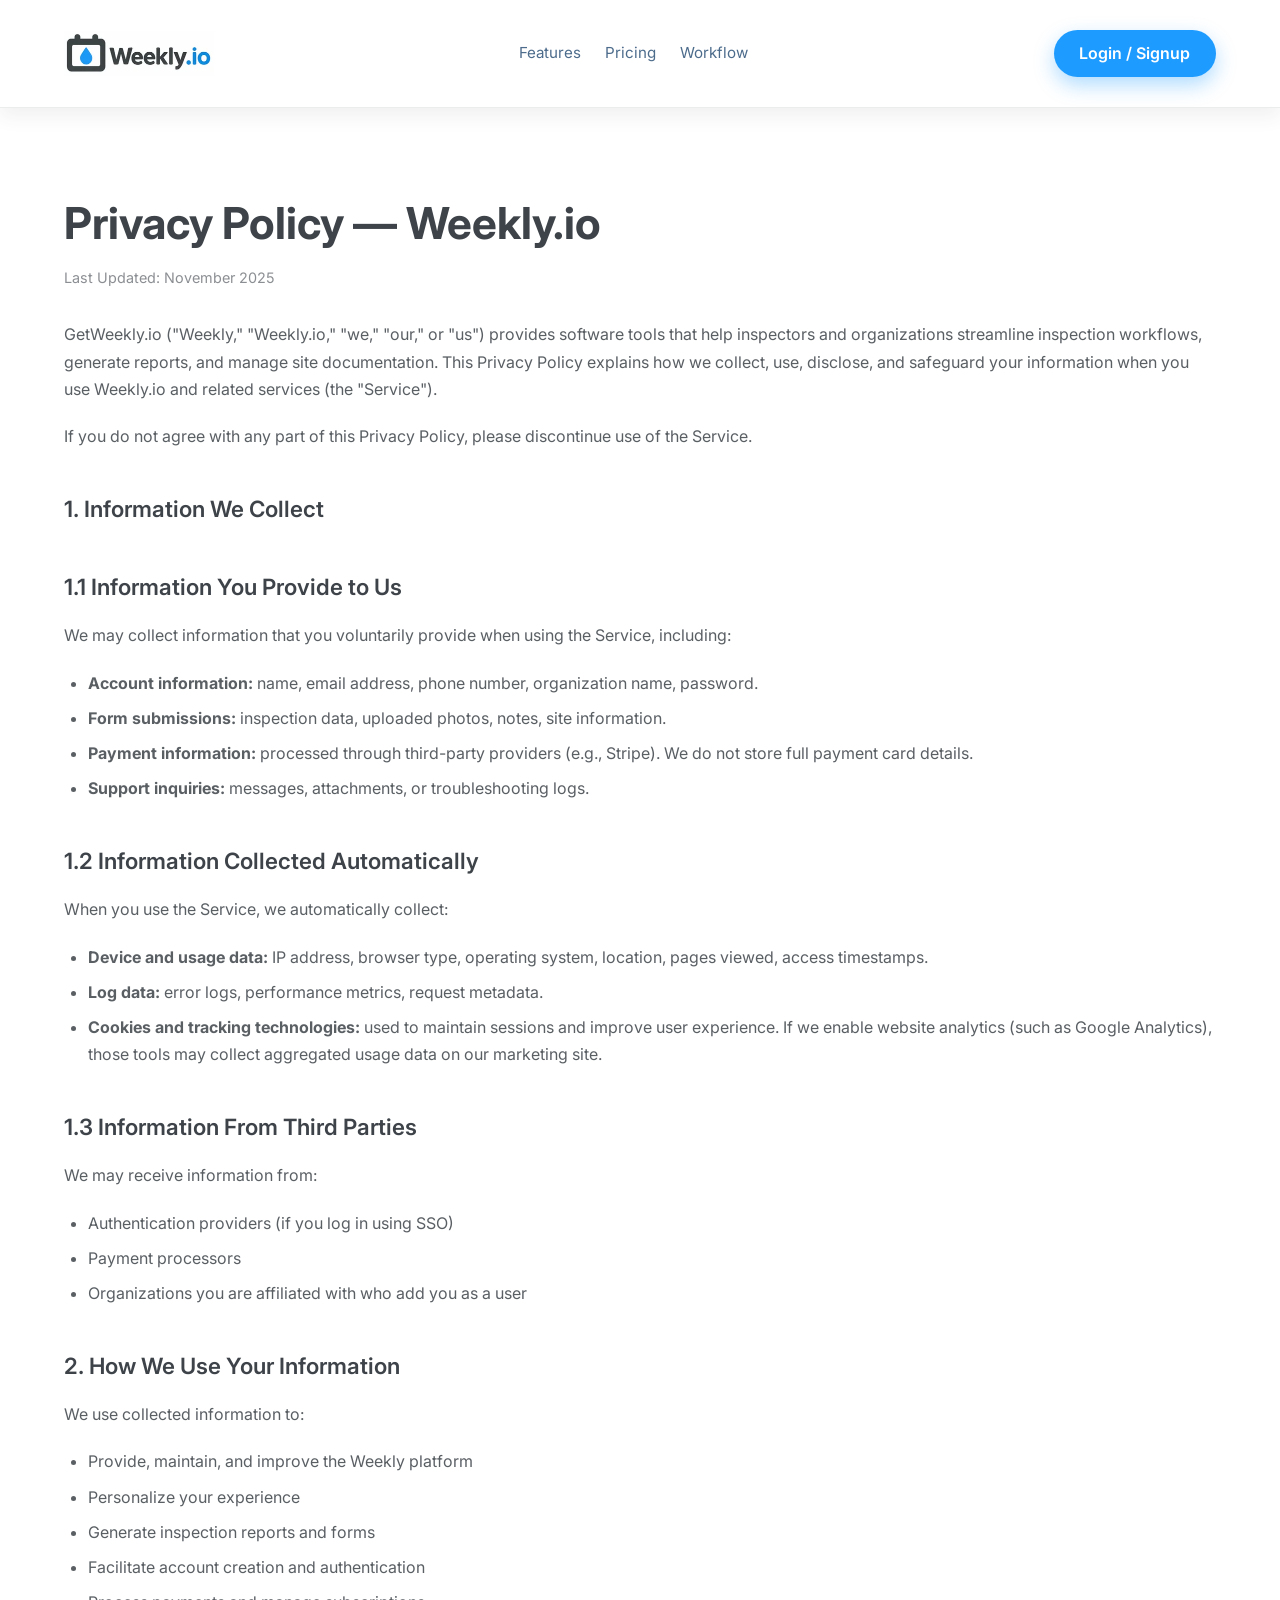
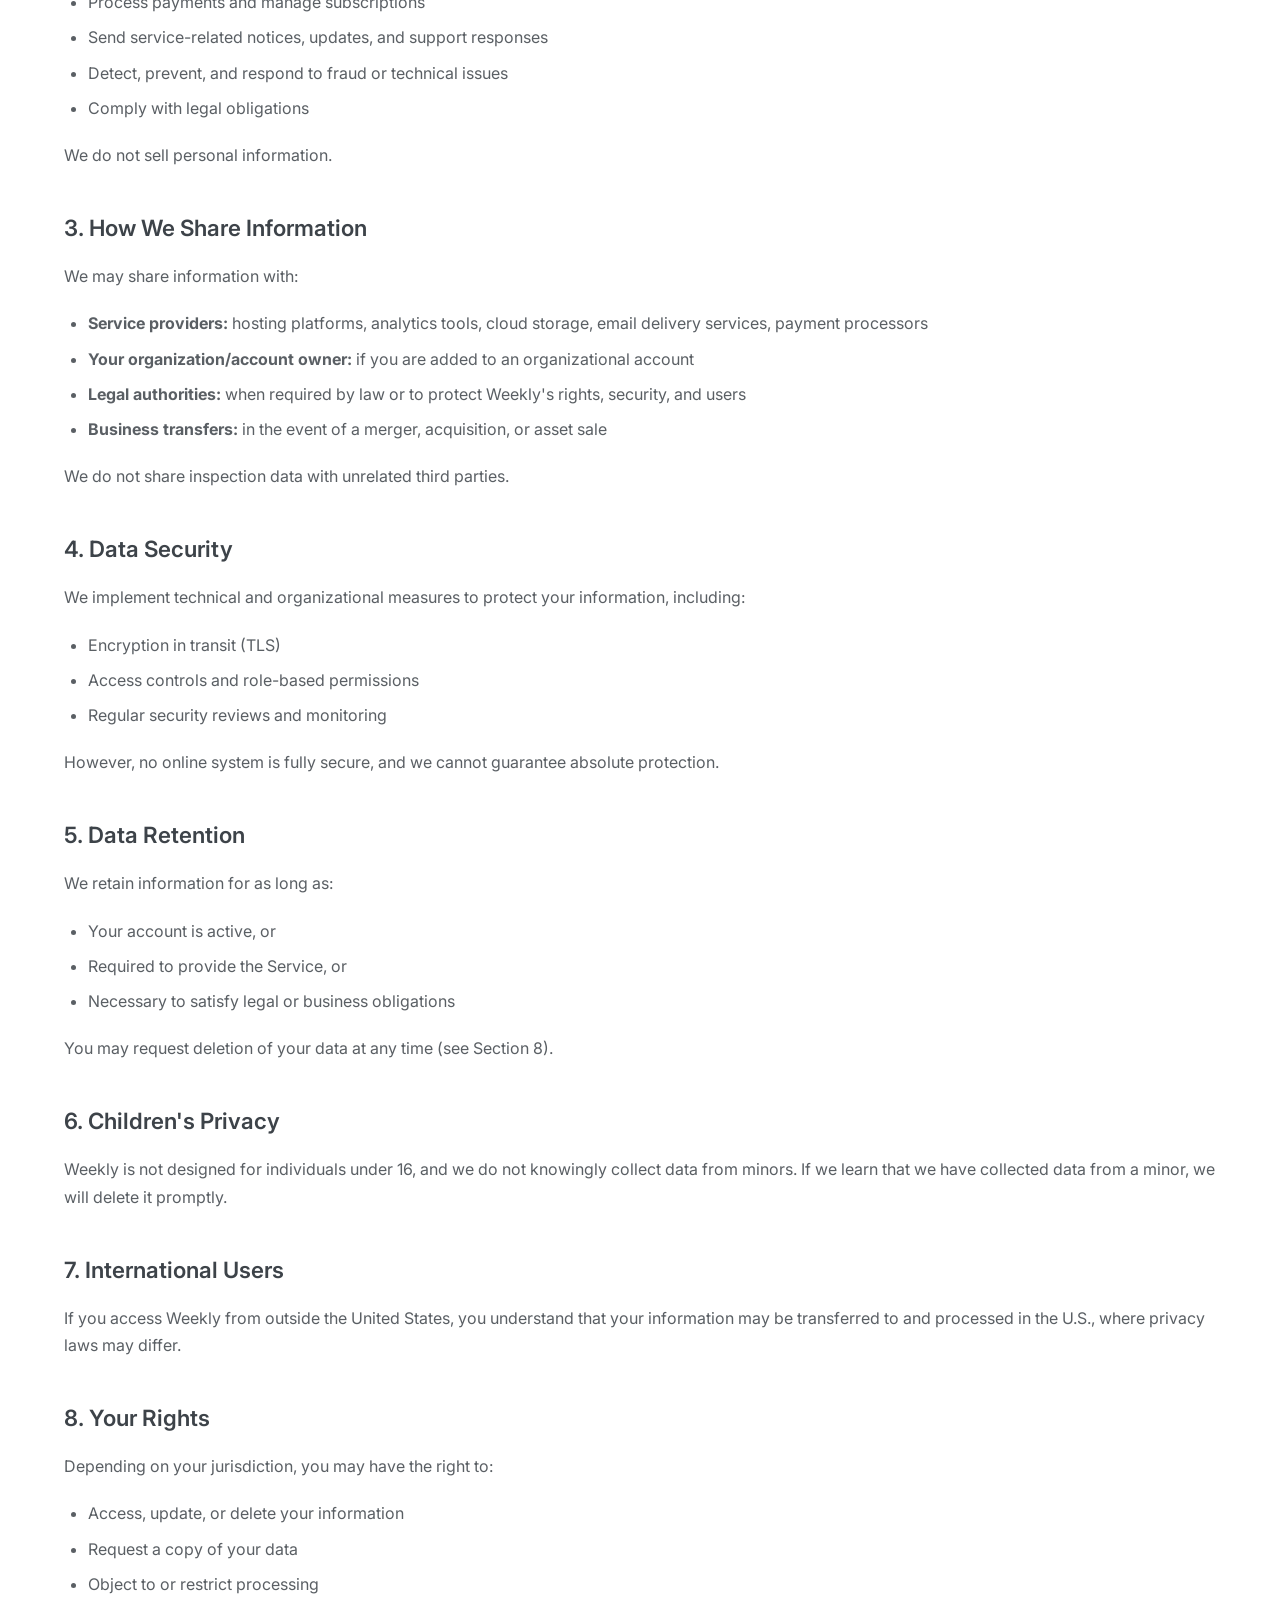
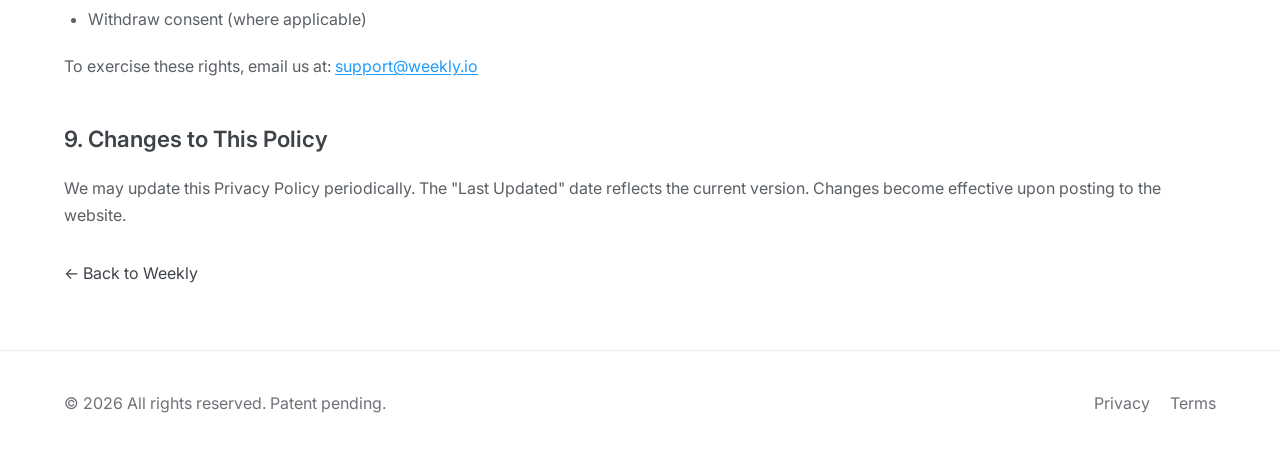
==== privacy.html @ 57adad37 "SEO enhancements" ====
<!DOCTYPE html>
<html lang="en">
<head>
  <meta charset="UTF-8" />
  <meta name="viewport" content="width=device-width, initial-scale=1.0" />
  <title>Privacy Policy | Weekly — Stormwater Inspection App</title>
  <meta name="description" content="Privacy Policy for Weekly (GetWeekly.io), the stormwater inspection app with photo-first workflows and automated PDF reports." />
  <meta name="robots" content="index, follow" />
  <link rel="canonical" href="https://getweekly.io/privacy.html" />
  <link rel="icon" href="/favicon.ico" sizes="any" />
  <link rel="icon" type="image/png" sizes="32x32" href="/favicon-32x32.png" />
  <link rel="apple-touch-icon" href="/apple-touch-icon.png" />
  <meta name="theme-color" content="#1E9BFF" />
  <link rel="preconnect" href="https://fonts.googleapis.com">
  <link rel="preconnect" href="https://fonts.gstatic.com" crossorigin>
  <link href="https://fonts.googleapis.com/css2?family=Inter:wght@400;500;600;700&display=swap" rel="stylesheet">
  <link rel="stylesheet" href="styles.css" />
</head>
<body>
  <header class="site-header">
    <div class="container">
      <div class="brand">
        <a href="/">
          <picture>
            <source srcset="images/weekly-logo.webp" type="image/webp" />
            <img class="logo-img" src="images/weekly-logo.png" alt="Weekly stormwater inspection app logo" width="300" height="89" />
          </picture>
        </a>
      </div>
      <nav class="nav-links">
        <a href="/#features">Features</a>
        <a href="/#pricing">Pricing</a>
        <a href="/#workflow">Workflow</a>
      </nav>
      <a class="cta" href="https://app.getweekly.io">Login / Signup</a>
    </div>
  </header>

  <main class="legal-page">
    <div class="container">
      <h1>Privacy Policy — Weekly.io</h1>
      <p class="legal-updated">Last Updated: November 2025</p>
      <div class="legal-content">
        <p>
          GetWeekly.io ("Weekly," "Weekly.io," "we," "our," or "us") provides software tools that help inspectors and organizations streamline
          inspection workflows, generate reports, and manage site documentation. This Privacy Policy
          explains how we collect, use, disclose, and safeguard your information when you use
          Weekly.io and related services (the "Service").
        </p>
        <p>
          If you do not agree with any part of this Privacy Policy, please discontinue use of the
          Service.
        </p>

        <h2>1. Information We Collect</h2>
        <h3>1.1 Information You Provide to Us</h3>
        <p>We may collect information that you voluntarily provide when using the Service, including:</p>
        <ul>
          <li>
            <strong>Account information:</strong> name, email address, phone number, organization name,
            password.
          </li>
          <li>
            <strong>Form submissions:</strong> inspection data, uploaded photos, notes, site information.
          </li>
          <li>
            <strong>Payment information:</strong> processed through third-party providers (e.g., Stripe).
            We do not store full payment card details.
          </li>
          <li>
            <strong>Support inquiries:</strong> messages, attachments, or troubleshooting logs.
          </li>
        </ul>

        <h3>1.2 Information Collected Automatically</h3>
        <p>When you use the Service, we automatically collect:</p>
        <ul>
          <li>
            <strong>Device and usage data:</strong> IP address, browser type, operating system, location,
            pages viewed, access timestamps.
          </li>
          <li>
            <strong>Log data:</strong> error logs, performance metrics, request metadata.
          </li>
          <li>
            <strong>Cookies and tracking technologies:</strong> used to maintain sessions and improve user
            experience. If we enable website analytics (such as Google Analytics), those tools may collect
            aggregated usage data on our marketing site.
          </li>
        </ul>

        <h3>1.3 Information From Third Parties</h3>
        <p>We may receive information from:</p>
        <ul>
          <li>Authentication providers (if you log in using SSO)</li>
          <li>Payment processors</li>
          <li>Organizations you are affiliated with who add you as a user</li>
        </ul>

        <h2>2. How We Use Your Information</h2>
        <p>We use collected information to:</p>
        <ul>
          <li>Provide, maintain, and improve the Weekly platform</li>
          <li>Personalize your experience</li>
          <li>Generate inspection reports and forms</li>
          <li>Facilitate account creation and authentication</li>
          <li>Process payments and manage subscriptions</li>
          <li>Send service-related notices, updates, and support responses</li>
          <li>Detect, prevent, and respond to fraud or technical issues</li>
          <li>Comply with legal obligations</li>
        </ul>
        <p>We do not sell personal information.</p>

        <h2>3. How We Share Information</h2>
        <p>We may share information with:</p>
        <ul>
          <li>
            <strong>Service providers:</strong> hosting platforms, analytics tools, cloud storage, email
            delivery services, payment processors
          </li>
          <li>
            <strong>Your organization/account owner:</strong> if you are added to an organizational
            account
          </li>
          <li>
            <strong>Legal authorities:</strong> when required by law or to protect Weekly's rights,
            security, and users
          </li>
          <li>
            <strong>Business transfers:</strong> in the event of a merger, acquisition, or asset sale
          </li>
        </ul>
        <p>We do not share inspection data with unrelated third parties.</p>

        <h2>4. Data Security</h2>
        <p>
          We implement technical and organizational measures to protect your information, including:
        </p>
        <ul>
          <li>Encryption in transit (TLS)</li>
          <li>Access controls and role-based permissions</li>
          <li>Regular security reviews and monitoring</li>
        </ul>
        <p>
          However, no online system is fully secure, and we cannot guarantee absolute protection.
        </p>

        <h2>5. Data Retention</h2>
        <p>We retain information for as long as:</p>
        <ul>
          <li>Your account is active, or</li>
          <li>Required to provide the Service, or</li>
          <li>Necessary to satisfy legal or business obligations</li>
        </ul>
        <p>You may request deletion of your data at any time (see Section 8).</p>

        <h2>6. Children's Privacy</h2>
        <p>
          Weekly is not designed for individuals under 16, and we do not knowingly collect data from
          minors. If we learn that we have collected data from a minor, we will delete it promptly.
        </p>

        <h2>7. International Users</h2>
        <p>
          If you access Weekly from outside the United States, you understand that your information may
          be transferred to and processed in the U.S., where privacy laws may differ.
        </p>

        <h2>8. Your Rights</h2>
        <p>Depending on your jurisdiction, you may have the right to:</p>
        <ul>
          <li>Access, update, or delete your information</li>
          <li>Request a copy of your data</li>
          <li>Object to or restrict processing</li>
          <li>Withdraw consent (where applicable)</li>
        </ul>
        <p>
          To exercise these rights, email us at: <a href="mailto:support@weekly.io">support@weekly.io</a>
        </p>

        <h2>9. Changes to This Policy</h2>
        <p>
          We may update this Privacy Policy periodically. The "Last Updated" date reflects
          the current version. Changes become effective upon posting to the website.
        </p>
      </div>
      <p style="margin-top: 2rem;"><a href="/">← Back to Weekly</a></p>
    </div>
  </main>

  <footer class="site-footer">
    <div class="container">
      <p>© <span id="year"></span> All rights reserved. Patent pending.</p>
      <div class="footer-links">
        <a href="privacy.html">Privacy</a>
        <a href="terms.html">Terms</a>
      </div>
    </div>
  </footer>
  <script>document.getElementById('year').textContent = new Date().getFullYear();</script>
</body>
</html>
---- styles.css ----
:root {
  --storm-gray: #3D4349;
  --droplet-blue: #1E9BFF;
  --light-gray: #F5F7F9;
  --mist-white: #FFFFFF;
  --slate-blue: #4D6C8C;
  --success-green: #2FBF71;
  --warning-amber: #FFC845;
  --fail-red: #E94B3C;
}

* {
  box-sizing: border-box;
  margin: 0;
  padding: 0;
}

html {
  scroll-behavior: smooth;
}

body {
  font-family: 'Inter', system-ui, -apple-system, BlinkMacSystemFont, 'Segoe UI', sans-serif;
  background: var(--mist-white);
  color: var(--storm-gray);
  line-height: 1.6;
  -webkit-font-smoothing: antialiased;
}

a {
  color: inherit;
  text-decoration: none;
}

img {
  max-width: 100%;
  border-radius: 16px;
  display: block;
}

.container {
  width: min(1200px, 90vw);
  margin: 0 auto;
}

.site-header {
  position: sticky;
  top: 0;
  z-index: 10;
  background: rgba(255, 255, 255, 0.95);
  border-bottom: 1px solid rgba(61, 67, 73, 0.1);
  box-shadow: 0 8px 18px rgba(61, 67, 73, 0.08);
  backdrop-filter: blur(12px);
}

.site-header .container {
  display: flex;
  align-items: center;
  justify-content: space-between;
  padding: 1rem 0;
}

.brand {
  display: flex;
  align-items: center;
  gap: 0.75rem;
  font-weight: 600;
  letter-spacing: 0.04em;
  text-transform: uppercase;
  color: var(--storm-gray);
}

.logo-img {
  width: 150px;
  height: 75px;
  border-radius: 8px;
  object-fit: contain;
}

.nav-links {
  display: flex;
  gap: 1.5rem;
  font-size: 0.95rem;
  color: var(--slate-blue);
}

.nav-links a:hover {
  color: var(--storm-gray);
}

.cta {
  padding: 0.65rem 1.6rem;
  border-radius: 999px;
  background: var(--droplet-blue);
  color: var(--mist-white);
  font-weight: 600;
  box-shadow: 0 8px 20px rgba(30, 155, 255, 0.35);
}

.cta:hover {
  filter: brightness(0.95);
}

.hero {
  padding: 6rem 0 4rem;
  background: linear-gradient(135deg, rgba(30, 155, 255, 0.08), transparent 50%),
              linear-gradient(180deg, var(--mist-white), var(--light-gray));
}

.hero .container {
  display: grid;
  grid-template-columns: repeat(auto-fit, minmax(320px, 1fr));
  gap: 3rem;
  align-items: center;
}

.eyebrow {
  text-transform: uppercase;
  letter-spacing: 0.2em;
  font-size: 0.78rem;
  color: var(--slate-blue);
  margin-bottom: 0.75rem;
}

.hero h1 {
  font-size: clamp(2.5rem, 5vw, 3.8rem);
  line-height: 1.15;
  margin-bottom: 1rem;
}

.subtitle {
  color: rgba(61, 67, 73, 0.75);
  margin-bottom: 1.75rem;
  max-width: 540px;
}

.hero-actions {
  display: flex;
  gap: 1rem;
  flex-wrap: wrap;
  margin-bottom: 2rem;
}

.hero-actions .primary,
.hero-actions .secondary,
.cta-banner .primary,
.cta-banner .secondary {
  padding: 0.95rem 1.9rem;
  border-radius: 999px;
  font-weight: 600;
  border: 1px solid transparent;
}

.primary {
  background: var(--droplet-blue);
  color: var(--mist-white);
  box-shadow: 0 15px 35px rgba(30, 155, 255, 0.3);
}

.primary:hover {
  filter: brightness(0.95);
}

.secondary {
  background: rgba(77, 108, 140, 0.08);
  color: var(--storm-gray);
  border-color: rgba(77, 108, 140, 0.25);
}

.secondary:hover {
  border-color: rgba(77, 108, 140, 0.45);
}

.stats {
  display: grid;
  grid-template-columns: repeat(auto-fit, minmax(160px, 1fr));
  gap: 1.5rem;
}

.stats strong {
  font-size: 1.9rem;
  display: block;
  color: var(--droplet-blue);
}

.stats span {
  color: var(--slate-blue);
  font-size: 0.9rem;
}

.hero-card {
  position: relative;
  background: var(--mist-white);
  border-radius: 24px;
  padding: 1.25rem;
  border: 1px solid rgba(61, 67, 73, 0.08);
  box-shadow: 0 30px 70px rgba(77, 108, 140, 0.18);
}

.hero-card img {
  border-radius: 20px;
  box-shadow: 0 8px 24px rgba(61, 67, 73, 0.2);
}

.video-thumbnail-wrapper {
  position: relative;
  display: block;
  width: 100%;
  cursor: pointer;
}

.video-thumbnail {
  transition: transform 0.3s, box-shadow 0.3s;
  width: 100%;
  display: block;
  pointer-events: none;
}

.video-thumbnail-wrapper:hover .video-thumbnail {
  transform: scale(1.02);
  box-shadow: 0 12px 32px rgba(61, 67, 73, 0.3);
}

.play-button-overlay {
  position: absolute;
  top: 50%;
  left: 50%;
  transform: translate(-50%, -50%);
  pointer-events: none;
  transition: transform 0.3s, opacity 0.3s;
  z-index: 10;
}

.video-thumbnail-wrapper:hover .play-button-overlay {
  transform: translate(-50%, -50%) scale(1.1);
}

.play-icon {
  width: 80px;
  height: 80px;
  filter: drop-shadow(0 4px 12px rgba(0, 0, 0, 0.3));
  transition: transform 0.3s;
}

.video-thumbnail-wrapper:hover .play-icon {
  transform: scale(1.05);
}

.card-overlay {
  position: absolute;
  bottom: 1.5rem;
  left: 1.5rem;
  right: 1.5rem;
  background: rgba(245, 247, 249, 0.95);
  border: 1px solid rgba(61, 67, 73, 0.08);
  border-radius: 18px;
  padding: 1rem 1.25rem;
  color: var(--storm-gray);
}

.card-overlay ul {
  list-style: none;
  color: rgba(61, 67, 73, 0.75);
  font-size: 0.9rem;
}

.features {
  padding: 5rem 0;
  background: var(--light-gray);
}

.features h2,
.insights h2,
.workflow h2,
.cta-banner h2 {
  font-size: clamp(2rem, 4vw, 3rem);
  margin-bottom: 2rem;
}

.feature-grid {
  display: grid;
  grid-template-columns: repeat(auto-fit, minmax(240px, 1fr));
  gap: 2rem;
}

.feature-grid article {
  background: var(--mist-white);
  padding: 1.5rem;
  border-radius: 20px;
  border: 1px solid rgba(61, 67, 73, 0.08);
  display: flex;
  flex-direction: column;
  gap: 1rem;
  box-shadow: 0 18px 30px rgba(77, 108, 140, 0.08);
}

.feature-grid p {
  color: rgba(61, 67, 73, 0.75);
}

.feature-grid article img {
  width: 328px;
  height: 425px;
  object-fit: cover;
}

.feature-grid article img.pdf-report-img {
  object-position: left center;
  box-shadow: 0 4px 12px rgba(61, 67, 73, 0.15);
}

.pricing {
  padding: 5rem 0;
  background: var(--mist-white);
}

.pricing h2 {
  font-size: clamp(2rem, 4vw, 3rem);
  margin-bottom: 2rem;
  text-align: center;
}

.pricing-toggle-container {
  display: flex;
  justify-content: center;
  margin-bottom: 3rem;
}

.pricing-toggle {
  display: flex;
  background: rgba(77, 108, 140, 0.08);
  border: 1px solid rgba(77, 108, 140, 0.25);
  border-radius: 999px;
  padding: 0.25rem;
  gap: 0;
  cursor: pointer;
  position: relative;
}

.toggle-option {
  padding: 0.65rem 1.5rem;
  border-radius: 999px;
  font-weight: 600;
  font-size: 0.95rem;
  color: var(--storm-gray);
  transition: all 0.2s;
  user-select: none;
}

.toggle-option.active {
  background: var(--droplet-blue);
  color: var(--mist-white);
  box-shadow: 0 2px 8px rgba(30, 155, 255, 0.3);
}

.pricing-grid {
  display: grid;
  grid-template-columns: repeat(auto-fit, minmax(300px, 1fr));
  gap: 2rem;
  max-width: 900px;
  margin: 0 auto;
}

.pricing-card {
  background: var(--mist-white);
  border: 2px solid rgba(61, 67, 73, 0.1);
  border-radius: 24px;
  padding: 2rem;
  position: relative;
  display: flex;
  flex-direction: column;
  box-shadow: 0 18px 30px rgba(77, 108, 140, 0.08);
  transition: transform 0.2s, box-shadow 0.2s;
}

.pricing-card:hover {
  transform: translateY(-4px);
  box-shadow: 0 25px 40px rgba(77, 108, 140, 0.12);
}

.pricing-card.featured {
  border-color: var(--droplet-blue);
  box-shadow: 0 25px 50px rgba(30, 155, 255, 0.15);
}

.pricing-card.featured:hover {
  box-shadow: 0 30px 60px rgba(30, 155, 255, 0.2);
}

.badge {
  position: absolute;
  top: -12px;
  left: 50%;
  transform: translateX(-50%);
  background: var(--droplet-blue);
  color: var(--mist-white);
  padding: 0.4rem 1rem;
  border-radius: 999px;
  font-size: 0.75rem;
  font-weight: 600;
  text-transform: uppercase;
  letter-spacing: 0.05em;
}

.pricing-card h3 {
  font-size: 1.75rem;
  margin-bottom: 1.5rem;
  text-align: center;
  color: var(--storm-gray);
}

.pricing-amount {
  text-align: center;
  margin-bottom: 2rem;
}

.pricing-amount .price {
  font-size: 3rem;
  font-weight: 700;
  color: var(--droplet-blue);
}

.pricing-amount .period {
  font-size: 1.1rem;
  color: rgba(61, 67, 73, 0.6);
  margin-left: 0.25rem;
}

.pricing-amount .billed {
  display: block;
  font-size: 0.85rem;
  color: rgba(61, 67, 73, 0.5);
  font-style: italic;
  margin-top: 0.25rem;
}

.pricing-amount-alt .period {
  font-size: 1.1rem;
  color: rgba(61, 67, 73, 0.6);
  margin-left: 0.25rem;
}

.pricing-amount-alt .billed {
  display: block;
  font-size: 0.85rem;
  color: rgba(61, 67, 73, 0.5);
  font-style: italic;
  margin-top: 0.25rem;
}

.pricing-features {
  list-style: none;
  padding: 0;
  margin: 0 0 2rem 0;
  flex-grow: 1;
}

.pricing-features li {
  padding: 0.75rem 0;
  color: rgba(61, 67, 73, 0.75);
  border-bottom: 1px solid rgba(61, 67, 73, 0.05);
  position: relative;
  padding-left: 1.75rem;
}

.pricing-features li:last-child {
  border-bottom: none;
}

.pricing-features li::before {
  content: '✓';
  position: absolute;
  left: 0;
  color: var(--success-green);
  font-weight: 700;
  font-size: 1.1rem;
}

.pricing-cta {
  width: 100%;
  text-align: center;
  margin-top: auto;
  padding: 1.2rem 1.9rem;
  border-radius: 12px;
  display: inline-block;
}

.workflow {
  padding: 5rem 0;
  background: var(--light-gray);
}

.steps {
  display: grid;
  grid-template-columns: repeat(auto-fit, minmax(180px, 1fr));
  gap: 2rem;
}

.steps div {
  background: var(--mist-white);
  padding: 1.5rem;
  border-radius: 16px;
  border: 1px solid rgba(61, 67, 73, 0.08);
  box-shadow: 0 15px 30px rgba(77, 108, 140, 0.08);
}

.steps span {
  display: inline-flex;
  width: 36px;
  height: 36px;
  align-items: center;
  justify-content: center;
  border-radius: 50%;
  background: rgba(30, 155, 255, 0.12);
  color: var(--droplet-blue);
  font-weight: 600;
  margin-bottom: 0.9rem;
}

.cta-banner {
  padding: 4rem 0;
}

.cta-banner .container {
  display: flex;
  flex-wrap: wrap;
  align-items: center;
  justify-content: space-between;
  gap: 1.5rem;
  background: linear-gradient(120deg, rgba(30, 155, 255, 0.1), rgba(77, 108, 140, 0.08));
  border: 1px solid rgba(77, 108, 140, 0.15);
  border-radius: 28px;
  padding: 2.5rem;
}

.cta-actions {
  display: flex;
  gap: 1rem;
  flex-wrap: wrap;
}

.site-footer {
  padding: 2.5rem 0;
  border-top: 1px solid rgba(61, 67, 73, 0.1);
  color: rgba(61, 67, 73, 0.75);
  background: var(--mist-white);
}

.site-footer .container {
  display: flex;
  flex-wrap: wrap;
  align-items: center;
  justify-content: space-between;
  gap: 1rem;
}

.footer-links {
  display: flex;
  gap: 1.25rem;
}

/* Modal Styles */
.modal {
  display: none;
  position: fixed;
  inset: 0;
  z-index: 1000;
  align-items: center;
  justify-content: center;
  padding: 1rem;
}

.modal-overlay {
  position: absolute;
  inset: 0;
  background: rgba(0, 0, 0, 0.5);
  backdrop-filter: blur(4px);
}

.modal-content {
  position: relative;
  background: var(--mist-white);
  border-radius: 20px;
  max-width: 900px;
  width: 100%;
  max-height: 90vh;
  display: flex;
  flex-direction: column;
  box-shadow: 0 30px 70px rgba(0, 0, 0, 0.3);
  z-index: 1001;
}

.modal-header {
  padding: 2rem 2rem 1rem;
  border-bottom: 1px solid rgba(61, 67, 73, 0.1);
  position: relative;
  flex-shrink: 0;
}

.modal-header h2 {
  font-size: clamp(1.5rem, 3vw, 2rem);
  margin-bottom: 0.5rem;
  color: var(--storm-gray);
  padding-right: 2.5rem;
}

.legal-updated {
  color: rgba(61, 67, 73, 0.6);
  font-size: 0.9rem;
  margin-bottom: 0;
}

.modal-close {
  position: absolute;
  top: 1.5rem;
  right: 1.5rem;
  background: none;
  border: none;
  font-size: 2rem;
  line-height: 1;
  color: rgba(61, 67, 73, 0.6);
  cursor: pointer;
  padding: 0;
  width: 2rem;
  height: 2rem;
  display: flex;
  align-items: center;
  justify-content: center;
  border-radius: 50%;
  transition: all 0.2s;
}

.modal-close:hover {
  background: rgba(61, 67, 73, 0.1);
  color: var(--storm-gray);
}

.modal-body {
  padding: 2rem;
  overflow-y: auto;
  flex: 1;
}

.modal-footer {
  padding: 1.5rem 2rem;
  border-top: 1px solid rgba(61, 67, 73, 0.1);
  display: flex;
  justify-content: flex-end;
  flex-shrink: 0;
}

.modal-close-btn {
  padding: 0.65rem 1.6rem;
  border-radius: 999px;
  background: rgba(77, 108, 140, 0.08);
  color: var(--storm-gray);
  font-weight: 600;
  border: 1px solid rgba(77, 108, 140, 0.25);
  cursor: pointer;
  transition: all 0.2s;
}

.modal-close-btn:hover {
  border-color: rgba(77, 108, 140, 0.45);
  background: rgba(77, 108, 140, 0.12);
}

.legal-content {
  color: rgba(61, 67, 73, 0.85);
  line-height: 1.7;
}

.legal-content > p {
  margin-bottom: 1.25rem;
}

.legal-content h2,
.legal-content h3 {
  font-size: 1.4rem;
  font-weight: 600;
  color: var(--storm-gray);
  margin-top: 2.5rem;
  margin-bottom: 1rem;
}

.legal-content h4 {
  font-size: 1.1rem;
  font-weight: 600;
  color: var(--storm-gray);
  margin-top: 1.5rem;
  margin-bottom: 0.75rem;
}

.legal-content ul {
  margin-left: 1.5rem;
  margin-bottom: 1.25rem;
  list-style-type: disc;
}

.legal-content li {
  margin-bottom: 0.5rem;
}

.legal-content a {
  color: var(--droplet-blue);
  text-decoration: underline;
  text-underline-offset: 2px;
}

.legal-content a:hover {
  color: var(--slate-blue);
}

.legal-subheading {
  font-weight: 600;
  color: var(--storm-gray);
  margin-top: 1rem;
  margin-bottom: 0.5rem;
}

.legal-page {
  padding: 5rem 0 4rem;
}

.legal-page h1 {
  font-size: clamp(2rem, 4vw, 2.75rem);
  margin-bottom: 0.5rem;
  color: var(--storm-gray);
}

.legal-page .legal-updated {
  margin-bottom: 2rem;
}

.faq {
  padding: 5rem 0;
  background: var(--mist-white);
}

.faq h2 {
  font-size: clamp(2rem, 4vw, 3rem);
  margin-bottom: 2rem;
}

.faq-list {
  display: grid;
  gap: 1.5rem;
  max-width: 720px;
}

.faq-list details {
  background: var(--light-gray);
  border: 1px solid rgba(61, 67, 73, 0.08);
  border-radius: 16px;
  padding: 1.25rem 1.5rem;
}

.faq-list summary {
  font-weight: 600;
  color: var(--storm-gray);
  cursor: pointer;
  list-style: none;
}

.faq-list summary::-webkit-details-marker {
  display: none;
}

.faq-list details[open] summary {
  margin-bottom: 0.75rem;
  color: var(--droplet-blue);
}

.faq-list details p {
  color: rgba(61, 67, 73, 0.75);
  line-height: 1.6;
}

/* Video Modal Styles */
.video-modal-overlay {
  background: rgba(0, 0, 0, 0.85);
  backdrop-filter: blur(8px);
}

.video-modal-content {
  max-width: 1400px;
  width: 95%;
  padding: 0;
  border-radius: 24px;
  overflow: hidden;
  box-shadow: 0 40px 100px rgba(0, 0, 0, 0.5);
  background: #000;
  border: 1px solid rgba(255, 255, 255, 0.1);
  animation: videoModalFadeIn 0.3s ease-out;
}

@keyframes videoModalFadeIn {
  from {
    opacity: 0;
    transform: scale(0.95) translateY(20px);
  }
  to {
    opacity: 1;
    transform: scale(1) translateY(0);
  }
}

.video-modal-close {
  position: absolute;
  top: 1.5rem;
  right: 1.5rem;
  z-index: 1002;
  width: 44px;
  height: 44px;
  border-radius: 50%;
  background: rgba(255, 255, 255, 0.15);
  backdrop-filter: blur(10px);
  border: 1px solid rgba(255, 255, 255, 0.2);
  color: #fff;
  cursor: pointer;
  display: flex;
  align-items: center;
  justify-content: center;
  transition: all 0.3s ease;
  padding: 0;
}

.video-modal-close:hover {
  background: rgba(255, 255, 255, 0.25);
  transform: rotate(90deg) scale(1.1);
  border-color: rgba(255, 255, 255, 0.3);
}

.video-modal-close svg {
  width: 20px;
  height: 20px;
}

.video-wrapper {
  position: relative;
  padding-bottom: 56.25%; /* 16:9 aspect ratio */
  height: 0;
  overflow: hidden;
  background: #000;
}

.vimeo-iframe {
  position: absolute;
  top: 0;
  left: 0;
  width: 100%;
  height: 100%;
  border: none;
}

@media (max-width: 720px) {
  .site-header .container {
    flex-direction: column;
    gap: 1rem;
  }

  .nav-links {
    flex-wrap: wrap;
    justify-content: center;
  }

  .hero {
    padding-top: 4rem;
  }

  .modal {
    padding: 0.5rem;
  }

  .modal-content {
    max-height: 95vh;
    border-radius: 16px;
  }

  .modal-header {
    padding: 1.5rem 1.5rem 1rem;
  }

  .modal-header h2 {
    font-size: 1.5rem;
    padding-right: 2rem;
  }

  .modal-close {
    top: 1rem;
    right: 1rem;
    width: 1.75rem;
    height: 1.75rem;
    font-size: 1.5rem;
  }

  .modal-body {
    padding: 1.5rem;
  }

  .modal-footer {
    padding: 1rem 1.5rem;
  }

  .video-modal-content {
    max-width: 100%;
    width: 100%;
    border-radius: 16px;
  }

  .video-modal-close {
    top: 1rem;
    right: 1rem;
    width: 40px;
    height: 40px;
  }

  .video-modal-close svg {
    width: 18px;
    height: 18px;
  }

  .video-wrapper {
    padding-bottom: 56.25%;
  }
}
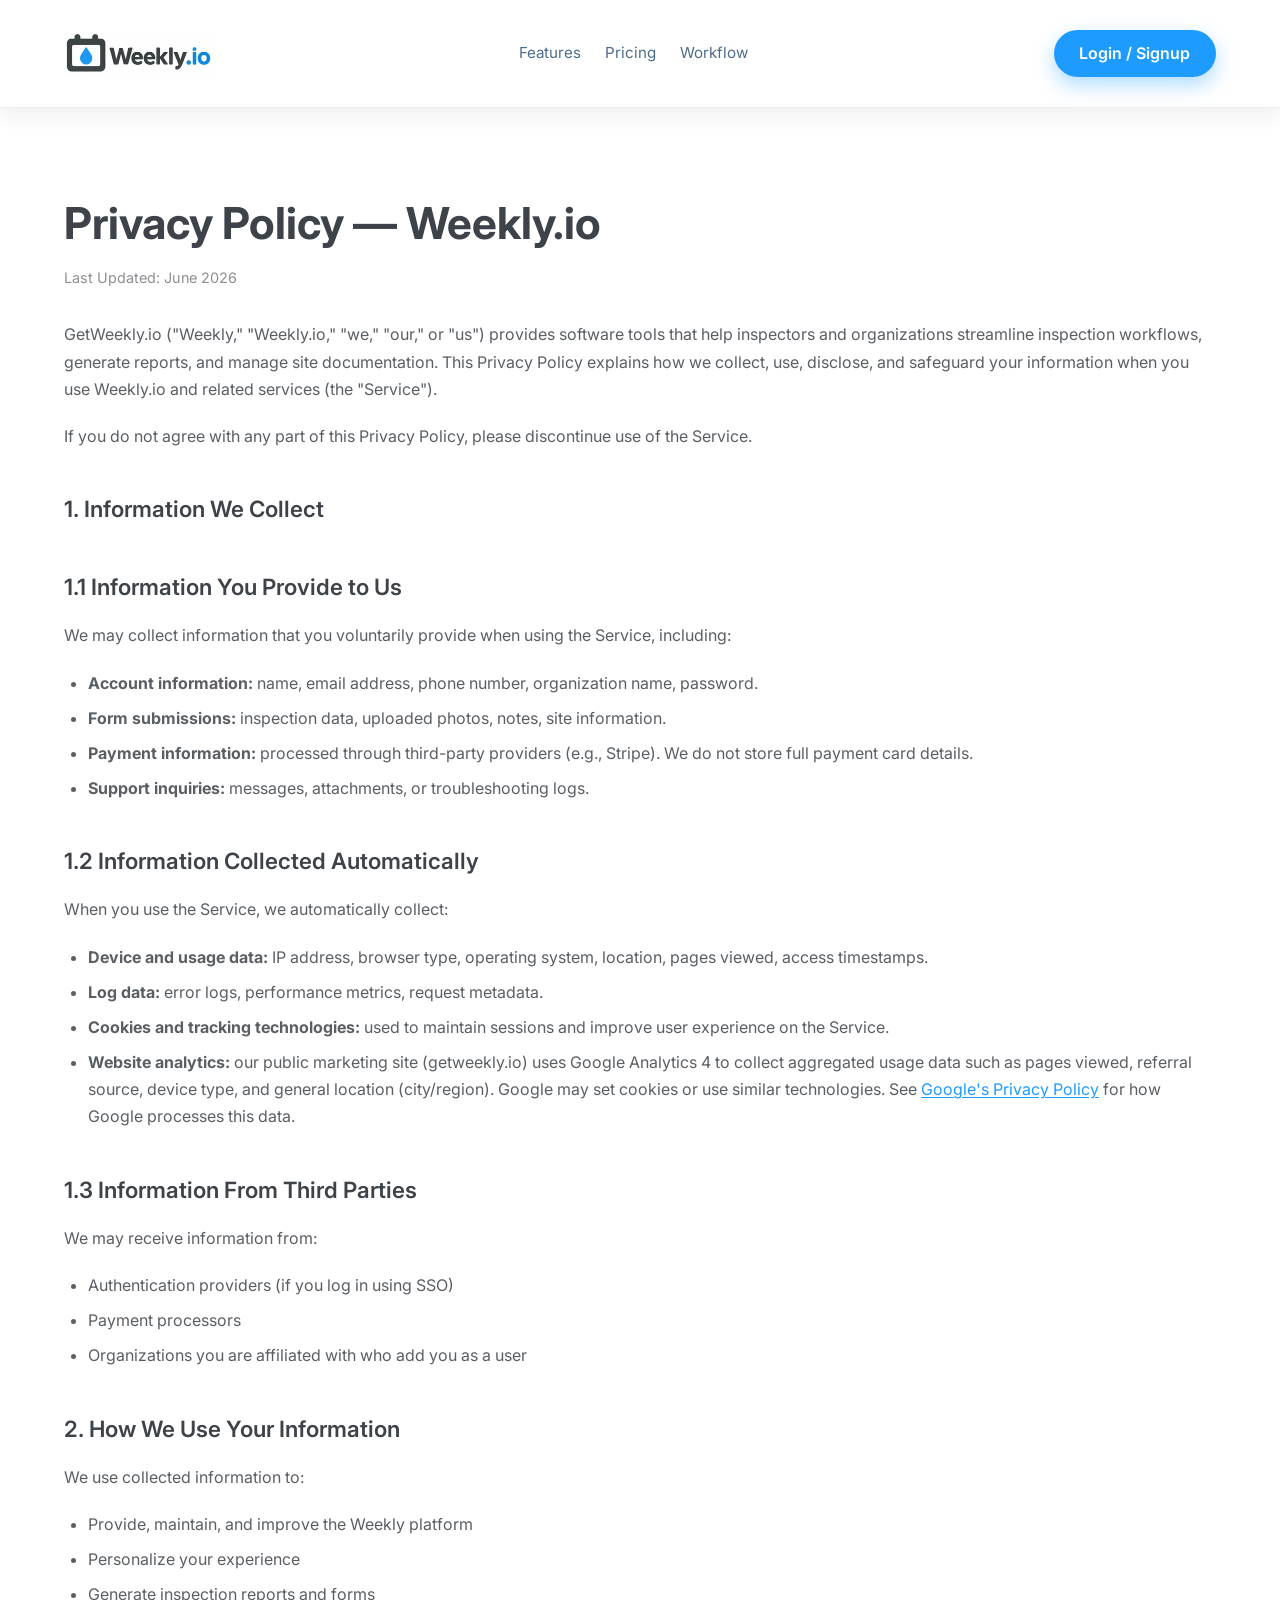
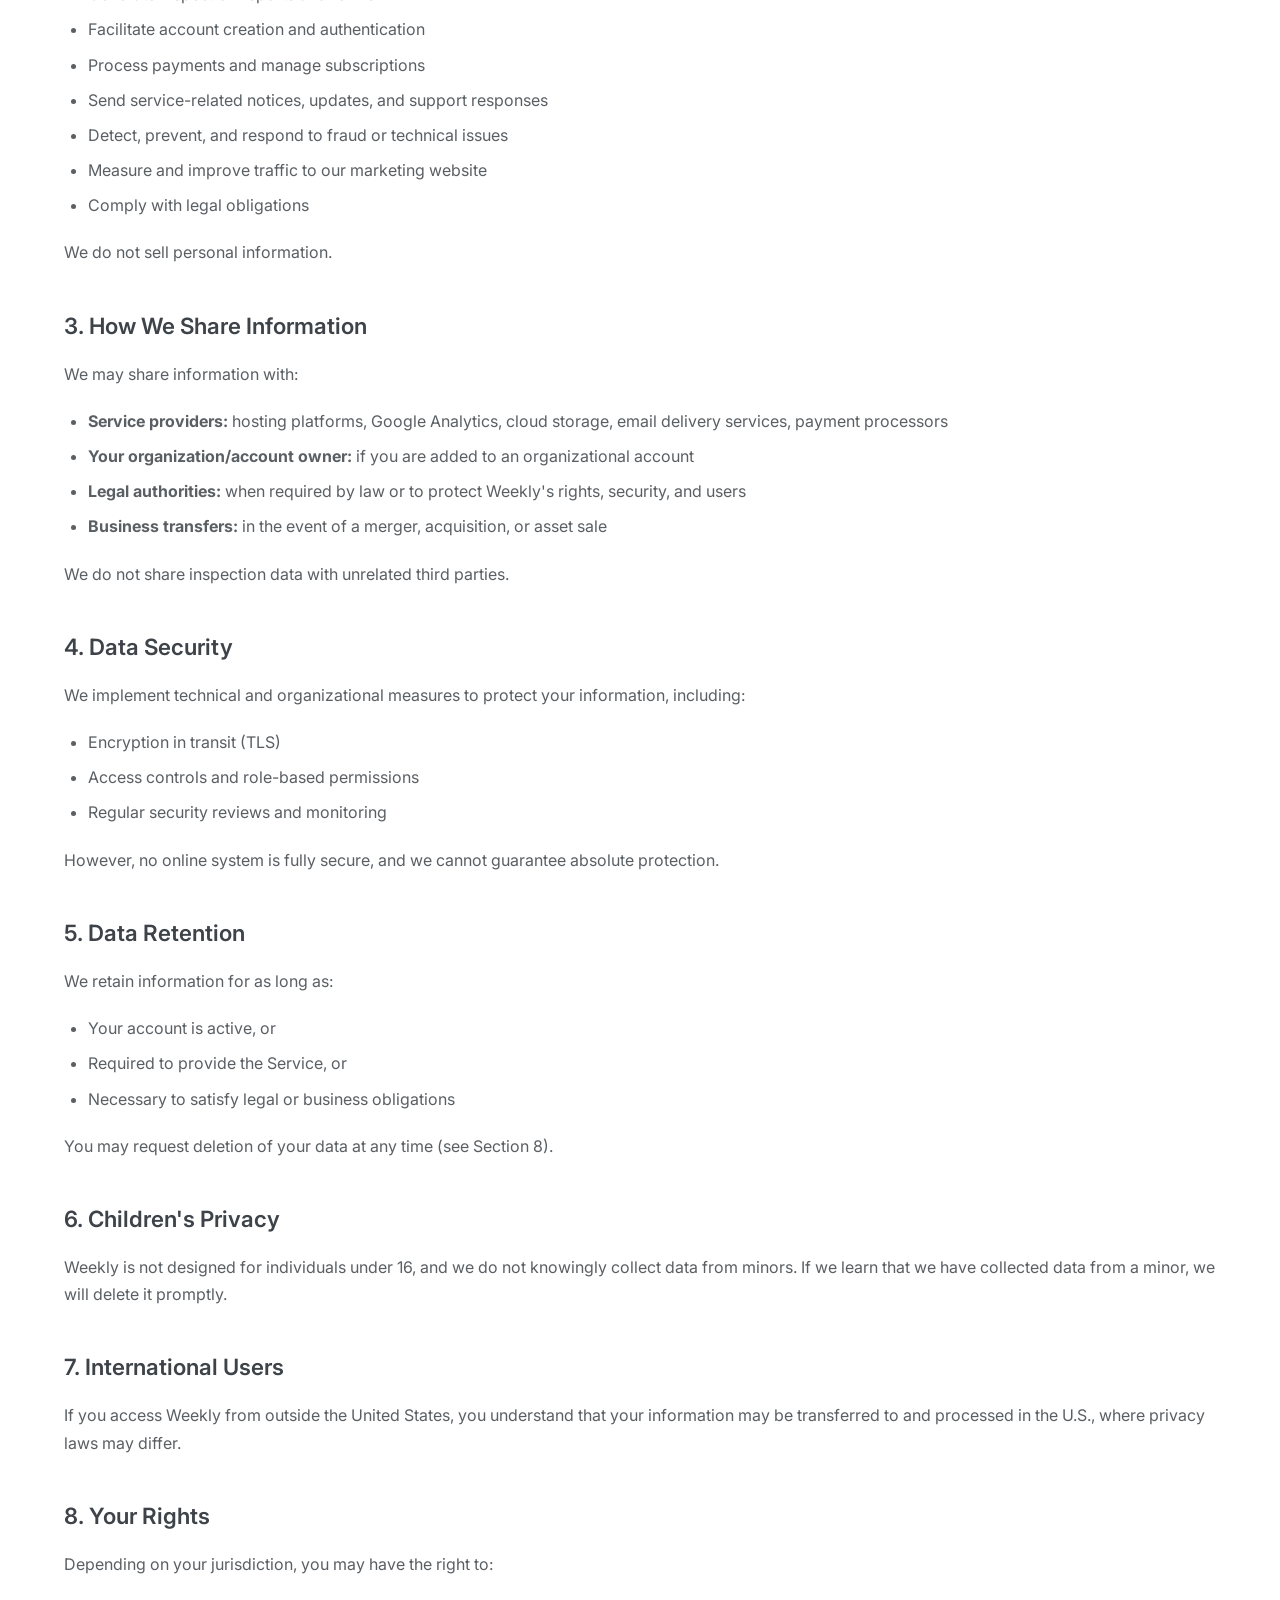
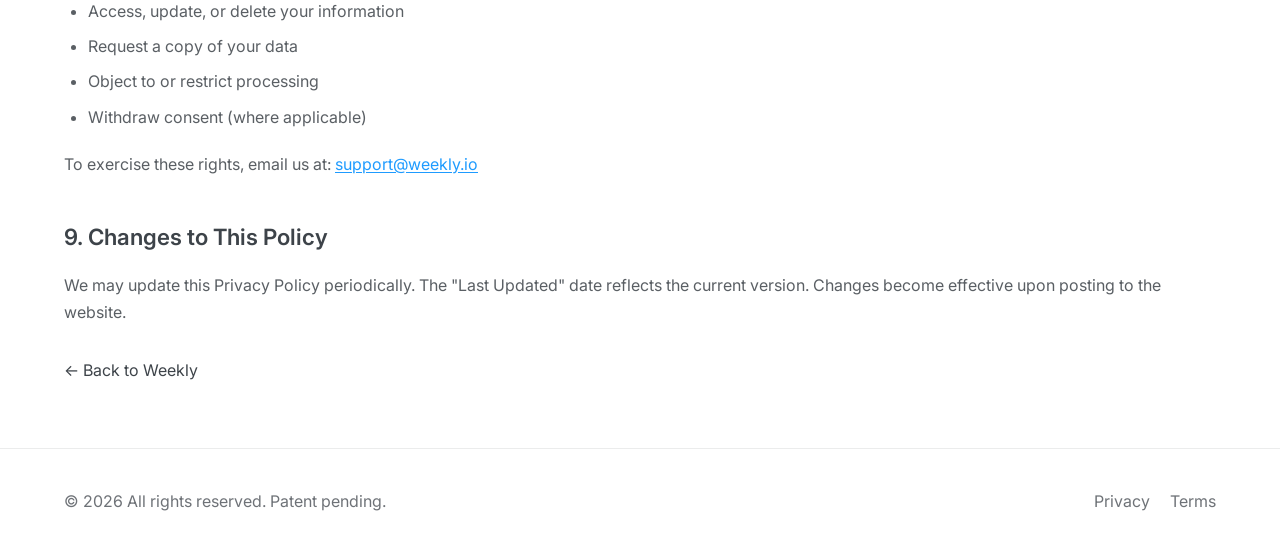
==== commit 9b5fab33: "Added GA4 Analytics" ====
--- a/privacy.html
+++ b/privacy.html
@@ -6,6 +6,9 @@
   <title>Privacy Policy | Weekly — Stormwater Inspection App</title>
   <meta name="description" content="Privacy Policy for Weekly (GetWeekly.io), the stormwater inspection app with photo-first workflows and automated PDF reports." />
   <meta name="robots" content="index, follow" />
+  <meta name="google-site-verification" content="z2JeHuPLkyBAu2ZDufxKP5RAyFPahhC2C_H0ipUdCyc" />
+  <link rel="preconnect" href="https://www.googletagmanager.com" />
+  <script src="analytics.js" defer></script>
   <link rel="canonical" href="https://getweekly.io/privacy.html" />
   <link rel="icon" href="/favicon.ico" sizes="any" />
   <link rel="icon" type="image/png" sizes="32x32" href="/favicon-32x32.png" />
@@ -39,7 +42,7 @@
   <main class="legal-page">
     <div class="container">
       <h1>Privacy Policy — Weekly.io</h1>
-      <p class="legal-updated">Last Updated: November 2025</p>
+      <p class="legal-updated">Last Updated: June 2026</p>
       <div class="legal-content">
         <p>
           GetWeekly.io ("Weekly," "Weekly.io," "we," "our," or "us") provides software tools that help inspectors and organizations streamline
@@ -84,8 +87,14 @@
           </li>
           <li>
             <strong>Cookies and tracking technologies:</strong> used to maintain sessions and improve user
-            experience. If we enable website analytics (such as Google Analytics), those tools may collect
-            aggregated usage data on our marketing site.
+            experience on the Service.
+          </li>
+          <li>
+            <strong>Website analytics:</strong> our public marketing site (getweekly.io) uses Google Analytics 4
+            to collect aggregated usage data such as pages viewed, referral source, device type, and general
+            location (city/region). Google may set cookies or use similar technologies. See
+            <a href="https://policies.google.com/privacy" rel="noopener noreferrer">Google's Privacy Policy</a>
+            for how Google processes this data.
           </li>
         </ul>
 
@@ -107,6 +116,7 @@
           <li>Process payments and manage subscriptions</li>
           <li>Send service-related notices, updates, and support responses</li>
           <li>Detect, prevent, and respond to fraud or technical issues</li>
+          <li>Measure and improve traffic to our marketing website</li>
           <li>Comply with legal obligations</li>
         </ul>
         <p>We do not sell personal information.</p>
@@ -115,7 +125,7 @@
         <p>We may share information with:</p>
         <ul>
           <li>
-            <strong>Service providers:</strong> hosting platforms, analytics tools, cloud storage, email
+            <strong>Service providers:</strong> hosting platforms, Google Analytics, cloud storage, email
             delivery services, payment processors
           </li>
           <li>
--- a/styles.css
+++ b/styles.css
@@ -264,12 +264,65 @@
   font-size: 0.9rem;
 }
 
+.cta-banner .container,
+.features-new-card {
+  background: linear-gradient(120deg, rgba(30, 155, 255, 0.1), rgba(77, 108, 140, 0.08));
+  border: 1px solid rgba(77, 108, 140, 0.15);
+  border-radius: 28px;
+  padding: 2.5rem;
+}
+
+.cta-banner .container {
+  display: flex;
+  flex-wrap: wrap;
+  align-items: center;
+  justify-content: space-between;
+  gap: 1.5rem;
+}
+
+.features-new-card {
+  margin-top: 2.5rem;
+}
+
+.features-new-card h2 {
+  margin-bottom: 1.5rem;
+}
+
+.features-new-list {
+  list-style: none;
+  margin: 0;
+  padding: 0;
+  display: grid;
+  grid-template-columns: repeat(auto-fit, minmax(260px, 1fr));
+  gap: 1.25rem 2rem;
+}
+
+.features-new-list li {
+  display: flex;
+  flex-direction: column;
+  gap: 0.35rem;
+}
+
+.features-new-list strong {
+  font-size: 0.95rem;
+  font-weight: 600;
+  color: var(--storm-gray);
+}
+
+.features-new-list p {
+  margin: 0;
+  font-size: 0.9rem;
+  line-height: 1.5;
+  color: rgba(61, 67, 73, 0.75);
+}
+
 .features {
   padding: 5rem 0;
   background: var(--light-gray);
 }
 
 .features h2,
+.features-new-card h2,
 .insights h2,
 .workflow h2,
 .cta-banner h2 {
@@ -519,18 +572,6 @@
 
 .cta-banner {
   padding: 4rem 0;
-}
-
-.cta-banner .container {
-  display: flex;
-  flex-wrap: wrap;
-  align-items: center;
-  justify-content: space-between;
-  gap: 1.5rem;
-  background: linear-gradient(120deg, rgba(30, 155, 255, 0.1), rgba(77, 108, 140, 0.08));
-  border: 1px solid rgba(77, 108, 140, 0.15);
-  border-radius: 28px;
-  padding: 2.5rem;
 }
 
 .cta-actions {
